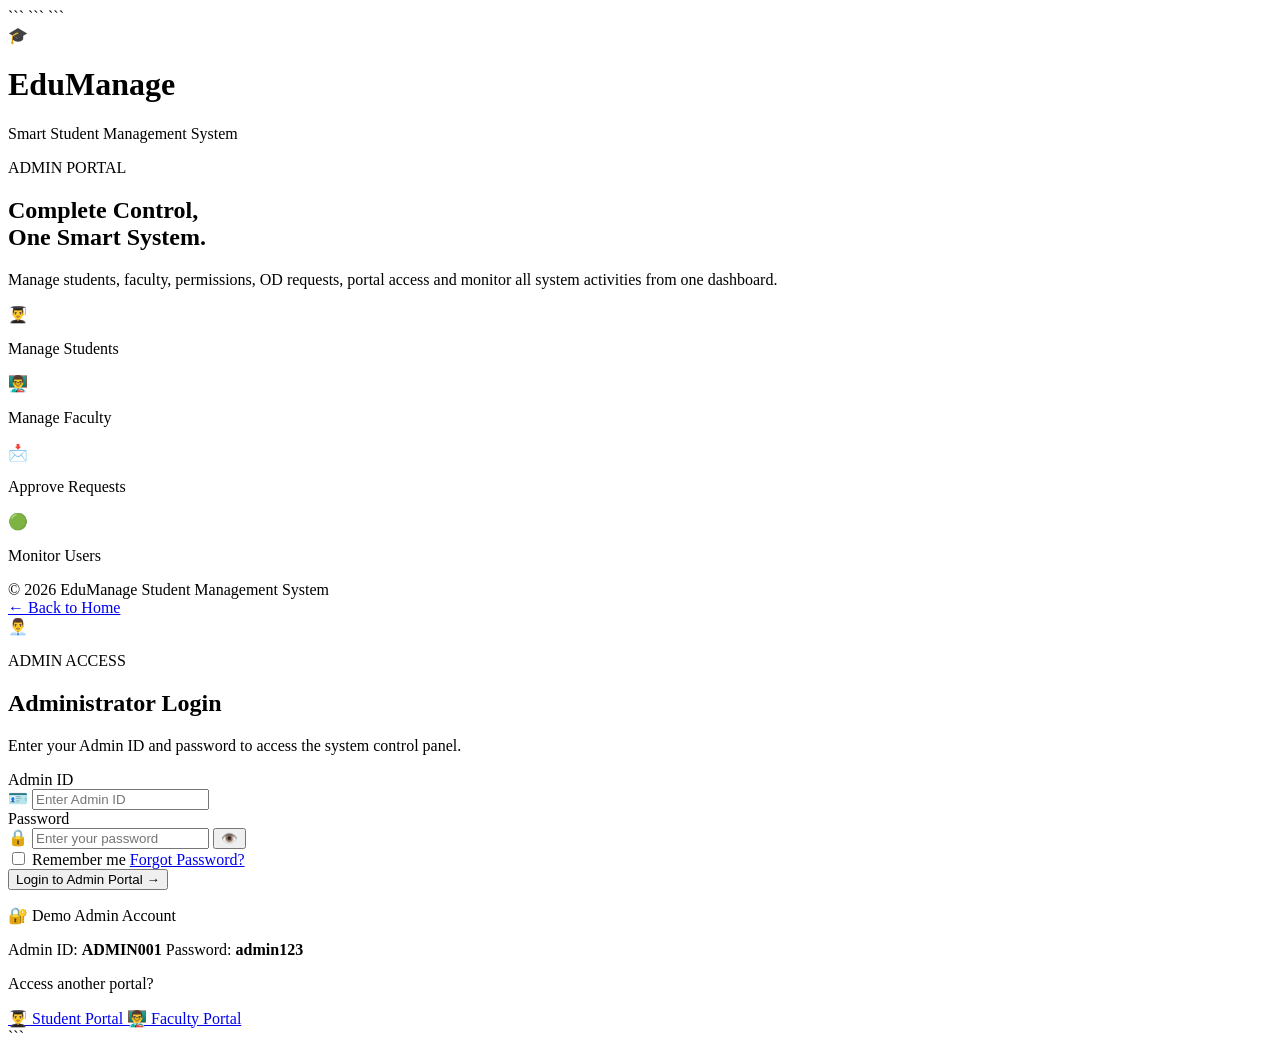
==== admin-dashboard.html @ 98a9db1b "Add files via upload" ====
<!DOCTYPE html>

<html lang="en">

<head>

```
<meta charset="UTF-8">

<meta
    name="viewport"
    content="width=device-width, initial-scale=1.0"
>

<title>Admin Dashboard | EduManage</title>

<link
    rel="stylesheet"
    href="style.css"
>

<link
    rel="preconnect"
    href="https://fonts.googleapis.com"
>

<link
    rel="preconnect"
    href="https://fonts.gstatic.com"
    crossorigin
>

<link
    href="https://fonts.googleapis.com/css2?family=Poppins:wght@300;400;500;600;700;800&display=swap"
    rel="stylesheet"
>
```

</head>

<body class="dashboard-page">

<div class="dashboard-layout">

```
<!-- ================= SIDEBAR ================= -->

<aside class="sidebar">


    <div class="sidebar-logo">

        🎓 EduManage

    </div>


    <div class="sidebar-profile">

        <h3>
            Administrator
        </h3>

        <p>
            System Control Panel
        </p>

    </div>


    <div class="admin-menu">


        <button
            class="admin-active"
            onclick="showAdminSection('admin-home', this)"
        >
            🏠 Dashboard
        </button>


        <button
            onclick="showAdminSection('admin-students', this)"
        >
            👨‍🎓 Manage Students
        </button>


        <button
            onclick="showAdminSection('admin-faculty', this)"
        >
            👨‍🏫 Manage Faculty
        </button>


        <button
            onclick="showAdminSection('admin-od', this)"
        >
            📩 OD Requests
        </button>


        <button
            onclick="showAdminSection('admin-permission', this)"
        >
            🎫 Permission Requests
        </button>


        <button
            onclick="showAdminSection('admin-events', this)"
        >
            🎉 Event Requests
        </button>


        <button
            onclick="showAdminSection('admin-discipline', this)"
        >
            ⚠️ Discipline Issues
        </button>


        <button
            onclick="showAdminSection('admin-users', this)"
        >
            🟢 Active Users
        </button>


        <button
            class="logout-btn"
            onclick="logoutUser()"
        >
            🚪 Logout
        </button>


    </div>


</aside>



<!-- ================= MAIN CONTENT ================= -->

<main class="dashboard-main">


    <!-- ================= HEADER ================= -->

    <div class="dashboard-header">


        <div>

            <h1>
                Admin Dashboard
            </h1>

            <p>
                Complete control over the EduManage system.
            </p>

        </div>


        <div class="dashboard-user">

            👨‍💼 Administrator

        </div>


    </div>



    <!-- ================= DASHBOARD HOME ================= -->

    <section
        id="admin-home"
        class="admin-section"
        style="display: block;"
    >


        <div class="section-heading">

            <p>
                SYSTEM OVERVIEW
            </p>

            <h2>
                Welcome, Administrator
            </h2>

        </div>


        <div class="dashboard-grid">


            <div class="stat-card">

                <p>
                    👨‍🎓 Total Students
                </p>

                <h2 id="adminStudentCount">
                    1
                </h2>

            </div>


            <div class="stat-card">

                <p>
                    👨‍🏫 Total Faculty
                </p>

                <h2>
                    1
                </h2>

            </div>


            <div class="stat-card">

                <p>
                    📩 Pending OD Requests
                </p>

                <h2 id="adminPendingOD">
                    0
                </h2>

            </div>


            <div class="stat-card">

                <p>
                    🟢 Active Users
                </p>

                <h2 id="activeUserCount">
                    0
                </h2>

            </div>


        </div>


        <br>


        <div class="content-card">


            <div class="section-heading">

                <p>
                    ADMINISTRATION
                </p>

                <h2>
                    System Control
                </h2>

            </div>


            <p>
                Use this administration portal to manage students,
                faculty, requests, permissions, events, disciplinary
                issues and user access.
            </p>


            <br>


            <p>
                You can also block a student account. A blocked student
                will not be able to log in to the Student Portal.
            </p>


        </div>


    </section>



    <!-- ================= MANAGE STUDENTS ================= -->

    <section
        id="admin-students"
        class="admin-section"
    >


        <div class="section-heading">

            <p>
                STUDENT MANAGEMENT
            </p>

            <h2>
                Manage Students
            </h2>

        </div>


        <div class="content-card">


            <div class="table-container">


                <table>


                    <thead>

                        <tr>

                            <th>Student ID</th>
                            <th>Name</th>
                            <th>Department</th>
                            <th>Year</th>
                            <th>Portal Status</th>
                            <th>Action</th>

                        </tr>

                    </thead>


                    <tbody id="adminStudentsTable">

                        <!-- Students load here -->

                    </tbody>


                </table>


            </div>


        </div>


    </section>



    <!-- ================= MANAGE FACULTY ================= -->

    <section
        id="admin-faculty"
        class="admin-section"
    >


        <div class="section-heading">

            <p>
                FACULTY MANAGEMENT
            </p>

            <h2>
                Manage Faculty
            </h2>

        </div>


        <div class="content-card">


            <div class="table-container">


                <table>


                    <thead>

                        <tr>

                            <th>Faculty ID</th>
                            <th>Name</th>
                            <th>Department</th>
                            <th>Portal Status</th>

                        </tr>

                    </thead>


                    <tbody>

                        <tr>

                            <td>FAC001</td>
                            <td>Faculty Member</td>
                            <td>CSE</td>
                            <td>
                                <span class="status-approved">
                                    Active
                                </span>
                            </td>

                        </tr>


                    </tbody>


                </table>


            </div>


        </div>


    </section>



    <!-- ================= OD REQUESTS ================= -->

    <section
        id="admin-od"
        class="admin-section"
    >


        <div class="section-heading">

            <p>
                ON DUTY MANAGEMENT
            </p>

            <h2>
                OD Requests
            </h2>

        </div>


        <div id="adminODRequests">

            <!-- OD requests load here -->

        </div>


    </section>



    <!-- ================= PERMISSION REQUESTS ================= -->

    <section
        id="admin-permission"
        class="admin-section"
    >


        <div class="section-heading">

            <p>
                STUDENT REQUESTS
            </p>

            <h2>
                Permission Requests
            </h2>

        </div>


        <div id="adminPermissionRequests">

            <!-- Permission requests load here -->

        </div>


    </section>



    <!-- ================= EVENT REQUESTS ================= -->

    <section
        id="admin-events"
        class="admin-section"
    >


        <div class="section-heading">

            <p>
                EVENT MANAGEMENT
            </p>

            <h2>
                Faculty Event Requests
            </h2>

        </div>


        <div id="adminEventRequests">

            <!-- Event requests load here -->

        </div>


    </section>



    <!-- ================= DISCIPLINE ISSUES ================= -->

    <section
        id="admin-discipline"
        class="admin-section"
    >


        <div class="section-heading">

            <p>
                STUDENT DISCIPLINE
            </p>

            <h2>
                Discipline Reports
            </h2>

        </div>


        <div id="adminDisciplineReports">

            <!-- Discipline reports load here -->

        </div>


    </section>



    <!-- ================= ACTIVE USERS ================= -->

    <section
        id="admin-users"
        class="admin-section"
    >


        <div class="section-heading">

            <p>
                USER ACTIVITY
            </p>

            <h2>
                Active / Inactive Users
            </h2>

        </div>


        <div class="content-card">


            <div class="table-container">


                <table>


                    <thead>

                        <tr>

                            <th>User</th>
                            <th>User ID</th>
                            <th>Role</th>
                            <th>Status</th>

                        </tr>

                    </thead>


                    <tbody id="userStatusTable">

                        <!-- User activity loads here -->

                    </tbody>


                </table>


            </div>


        </div>


    </section>


</main>
```

</div>

<script src="script.js"></script>

</body>

</html>
---- style.css ----
/* =========================================================
   FIXED ADVANCED DASHBOARD ALIGNMENT
========================================================= */

.dashboard-page {
    margin: 0;
    background: #f3f6fb;
    min-height: 100vh;
}


/* MAIN DASHBOARD WRAPPER */

.dashboard-container {
    display: flex;
    min-height: 100vh;
    width: 100%;
}


/* ================= SIDEBAR ================= */

.dashboard-sidebar,
.student-sidebar,
.faculty-sidebar,
.admin-sidebar {
    position: fixed;
    top: 0;
    left: 0;

    width: 260px;
    height: 100vh;

    padding: 25px 15px;

    background: linear-gradient(
        180deg,
        #0f172a,
        #172554
    );

    color: white;

    overflow-y: auto;
    z-index: 1000;
}


.dashboard-sidebar h2,
.student-sidebar h2,
.faculty-sidebar h2,
.admin-sidebar h2 {
    color: white;

    text-align: center;

    padding-bottom: 25px;
    margin-bottom: 20px;

    border-bottom: 1px solid rgba(255,255,255,0.15);
}


.dashboard-sidebar button,
.student-sidebar button,
.faculty-sidebar button,
.admin-sidebar button {
    display: block;

    width: 100%;

    padding: 13px 16px;
    margin-bottom: 8px;

    border: none;
    border-radius: 10px;

    background: transparent;

    color: #cbd5e1;

    text-align: left;

    font-size: 14px;
    font-weight: 500;

    transition: 0.3s;
}


.dashboard-sidebar button:hover,
.student-sidebar button:hover,
.faculty-sidebar button:hover,
.admin-sidebar button:hover,
.dashboard-sidebar button.active,
.student-sidebar button.active,
.faculty-sidebar button.active,
.admin-sidebar button.active {
    background: #2563eb;
    color: white;
}


/* LOGOUT */

.logout-btn {
    width: 100% !important;

    margin-top: 20px !important;

    padding: 13px 16px !important;

    background: #dc2626 !important;

    color: white !important;

    text-align: center !important;

    border-radius: 10px !important;
}


/* ================= MAIN CONTENT ================= */

.dashboard-main,
.student-main,
.faculty-main,
.admin-main {
    width: calc(100% - 260px);

    min-height: 100vh;

    margin-left: 260px;

    padding: 35px;

    overflow-x: hidden;
}


/* ================= HEADER ================= */

.dashboard-header {
    width: 100%;

    display: flex;

    justify-content: space-between;
    align-items: center;

    padding: 25px 30px;

    margin-bottom: 35px;

    background: white;

    border-radius: 20px;

    box-shadow: 0 10px 30px rgba(0,0,0,0.06);
}


.dashboard-header h1 {
    margin: 0;

    font-size: 30px;

    color: #1e293b;
}


.dashboard-header p {
    margin-top: 6px;

    color: #64748b;
}


/* ================= SECTIONS ================= */

.student-section,
.faculty-section,
.admin-section {
    display: none;
}


.student-section.active,
.faculty-section.active,
.admin-section.active {
    display: block;
}


/* ================= STAT CARDS ================= */

.stats-grid,
.dashboard-stats {
    display: grid !important;

    grid-template-columns:
        repeat(auto-fit, minmax(220px, 1fr)) !important;

    gap: 22px;

    width: 100%;

    margin-top: 25px;
    margin-bottom: 30px;
}


.stat-card {
    width: 100%;

    min-height: 160px;

    padding: 25px;

    background: white;

    border-radius: 18px;

    border: 1px solid #e5e7eb;

    box-shadow: 0 8px 25px rgba(0,0,0,0.06);

    transition: 0.3s;
}


.stat-card:hover {
    transform: translateY(-5px);

    box-shadow: 0 15px 35px rgba(0,0,0,0.10);
}


.stat-card h3 {
    font-size: 15px;

    color: #64748b;

    margin-bottom: 15px;
}


.stat-card .number,
.stat-card h2 {
    font-size: 32px;

    font-weight: 700;

    color: #1e3a8a;
}


/* ================= SECTION HEADING ================= */

.section-heading {
    margin-bottom: 25px;
}


.section-heading p {
    color: #2563eb;

    font-size: 12px;

    font-weight: 700;

    letter-spacing: 2px;
}


.section-heading h2 {
    margin-top: 7px;

    font-size: 30px;

    color: #1e293b;
}


/* ================= CONTENT CARD ================= */

.content-card,
.form-card,
.request-card,
.attendance-summary,
.table-container {
    width: 100%;

    background: white;

    border-radius: 18px;

    box-shadow: 0 8px 25px rgba(0,0,0,0.05);
}


/* ================= RESPONSIVE ================= */

@media screen and (max-width: 900px) {

    .dashboard-sidebar,
    .student-sidebar,
    .faculty-sidebar,
    .admin-sidebar {
        position: relative;

        width: 100%;
        height: auto;

        min-height: auto;
    }


    .dashboard-main,
    .student-main,
    .faculty-main,
    .admin-main {
        width: 100%;

        margin-left: 0;

        padding: 20px;
    }


    .stats-grid,
    .dashboard-stats {
        grid-template-columns:
            repeat(2, 1fr) !important;
    }
}


@media screen and (max-width: 600px) {

    .stats-grid,
    .dashboard-stats {
        grid-template-columns: 1fr !important;
    }


    .dashboard-header {
        flex-direction: column;

        align-items: flex-start;
    }
}
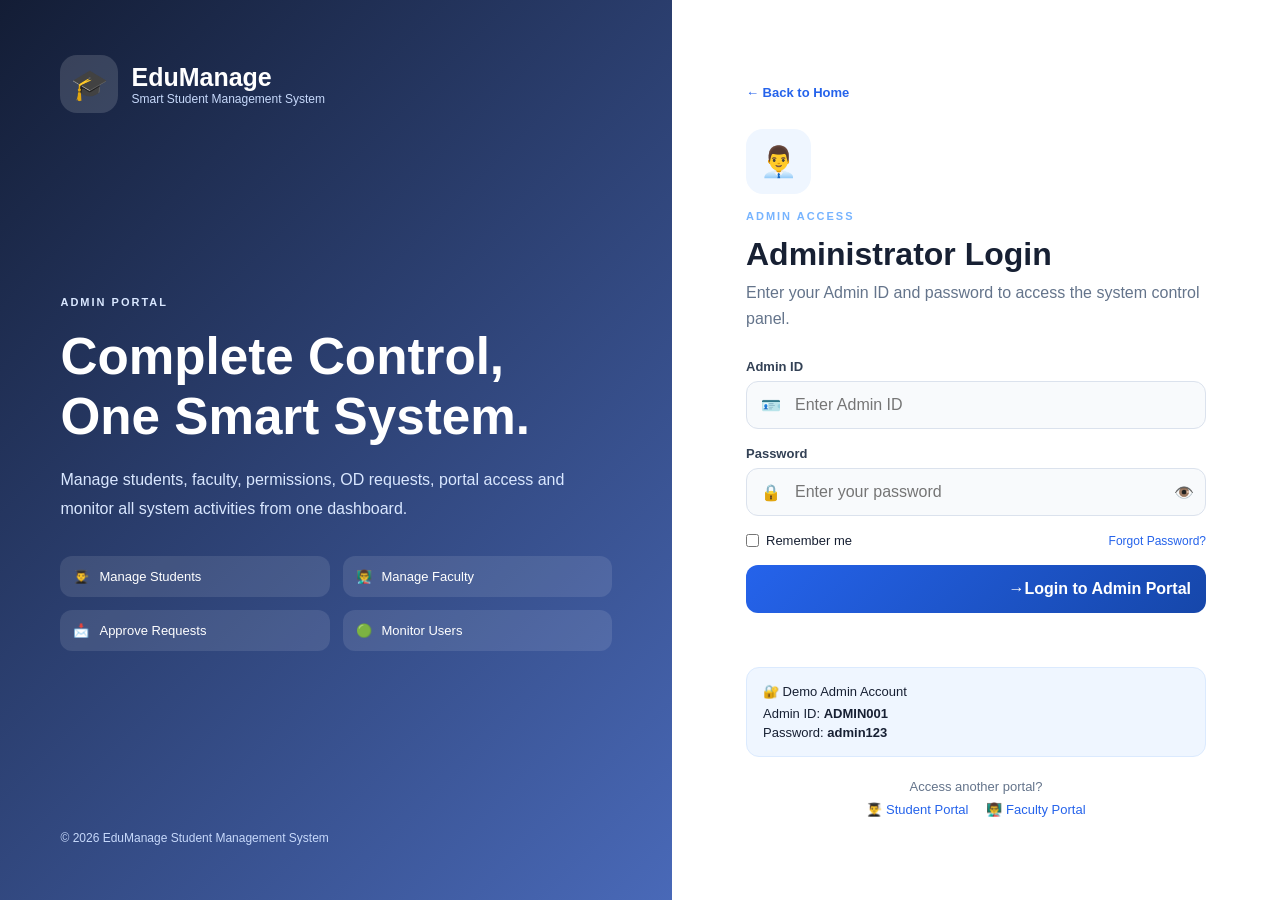
==== commit c0d5a6f5: "Add files via upload" ====
--- a/admin-dashboard.html
+++ b/admin-dashboard.html
@@ -4,7 +4,7 @@
 
 <head>
 
-```
+
 <meta charset="UTF-8">
 
 <meta
@@ -34,7 +34,7 @@
     href="https://fonts.googleapis.com/css2?family=Poppins:wght@300;400;500;600;700;800&display=swap"
     rel="stylesheet"
 >
-```
+
 
 </head>
 
@@ -42,7 +42,7 @@
 
 <div class="dashboard-layout">
 
-```
+
 <!-- ================= SIDEBAR ================= -->
 
 <aside class="sidebar">
@@ -633,7 +633,7 @@
 
 
 </main>
-```
+
 
 </div>
 
--- a/style.css
+++ b/style.css
@@ -1,352 +1,22 @@
-/* =========================================================
-   FIXED ADVANCED DASHBOARD ALIGNMENT
-========================================================= */
+/* ADVANCED EDUMANAGE UI — compatible with existing HTML */
+*{box-sizing:border-box;margin:0;padding:0}
+html{scroll-behavior:smooth}
+body{font-family:"Poppins",Arial,sans-serif;background:#f4f7fb;color:#172033}
+a{text-decoration:none;color:inherit} button,input,textarea,select{font:inherit} button{cursor:pointer}
 
-.dashboard-page {
-    margin: 0;
-    background: #f3f6fb;
-    min-height: 100vh;
-}
+/* HOME */
+.home-page{background:#f6f8fc}
+.navbar{height:76px;width:100%;padding:0 8%;position:fixed;top:0;z-index:1000;display:flex;align-items:center;justify-content:space-between;background:rgba(255,255,255,.94);backdrop-filter:blur(16px);box-shadow:0 2px 20px rgba(15,23,42,.07)}
+.logo{display:flex;align-items:center;gap:9px;font-size:24px;font-weight:800;color:#163b86}.logo-icon{font-size:28px}
+.nav-links{display:flex;gap:30px}.nav-links a{font-size:14px;font-weight:600;color:#526078}.nav-links a:hover{color:#2563eb}
+.hero{min-height:100vh;padding:120px 8% 70px;display:flex;align-items:center;position:relative;background:linear-gradient(115deg,rgba(9,19,45,.94),rgba(30,64,175,.72)),url("https://images.unsplash.com/photo-1523050854058-8df90110c9f1?auto=format&fit=crop&w=1800&q=80") center/cover}.hero-overlay{position:absolute;inset:0;background:radial-gradient(circle at 85% 25%,rgba(96,165,250,.22),transparent 28%)}.hero-content{position:relative;z-index:1;max-width:780px;color:#fff}.hero-badge{display:inline-flex;padding:8px 14px;border:1px solid rgba(191,219,254,.35);border-radius:999px;background:rgba(255,255,255,.1);font-size:12px;font-weight:700;letter-spacing:1px;color:#dbeafe;margin-bottom:22px}.hero h1{font-size:clamp(46px,6vw,78px);line-height:1.08;letter-spacing:-2px;margin-bottom:22px}.hero h1 span{display:block;color:#75b5ff}.hero-content>p{max-width:650px;color:#dce8ff;font-size:18px;line-height:1.8}.hero-buttons{display:flex;gap:14px;margin:34px 0}.primary-btn,.secondary-btn{display:inline-flex;align-items:center;justify-content:center;gap:10px;padding:14px 24px;border-radius:12px;font-weight:700;transition:.25s}.primary-btn{border:0;background:#fff;color:#17449b}.secondary-btn{border:1px solid rgba(255,255,255,.35);color:#fff;background:rgba(255,255,255,.08)}.primary-btn:hover,.secondary-btn:hover{transform:translateY(-3px)}.hero-stats{display:flex;gap:36px}.hero-stats div{display:flex;flex-direction:column}.hero-stats strong{font-size:25px}.hero-stats span{font-size:12px;color:#cbdaf6}
+.portal-section,.features-section{padding:100px 8%}.section-title{text-align:center;max-width:720px;margin:0 auto 50px}.section-title p,.portal-tag{font-size:12px;font-weight:800;letter-spacing:2px;color:#2563eb}.section-title h2{font-size:clamp(32px,4vw,48px);margin:10px 0;color:#12224a}.section-title span{color:#64748b}.portal-container{max-width:1300px;margin:auto;display:grid;grid-template-columns:repeat(3,1fr);gap:25px}.portal-card{min-height:500px;display:flex;flex-direction:column;padding:30px;border:1px solid #e7ecf4;border-radius:24px;background:#fff;box-shadow:0 14px 40px rgba(15,23,42,.06);transition:.3s}.portal-card:hover{transform:translateY(-8px);box-shadow:0 25px 55px rgba(15,23,42,.13)}.portal-card-top{display:flex;align-items:center;gap:15px;margin-bottom:22px}.portal-icon{width:62px;height:62px;display:grid;place-items:center;border-radius:18px;background:#eff6ff;font-size:30px}.faculty-card .portal-icon{background:#ecfdf5}.admin-card .portal-icon{background:#fff7ed}.portal-card h2{font-size:23px;color:#152451}.portal-card>p{color:#64748b;line-height:1.75}.portal-features{list-style:none;margin:24px 0;flex:1}.portal-features li{padding:9px 0;color:#475569;font-size:14px}.portal-btn,.primary-action-btn{width:100%;border:0;border-radius:12px;padding:14px;background:linear-gradient(135deg,#2563eb,#1746a2);color:#fff;font-weight:700}.features-grid{max-width:1200px;margin:auto;display:grid;grid-template-columns:repeat(3,1fr);gap:22px}.feature-box{padding:30px;border-radius:20px;background:#fff;box-shadow:0 10px 30px rgba(15,23,42,.06);text-align:center}.feature-icon{font-size:34px;margin-bottom:14px}.feature-box h3{color:#172554;margin-bottom:9px}.feature-box p{color:#64748b;font-size:14px;line-height:1.7}.main-footer{background:#0f172a;color:#cbd5e1;padding:45px 8% 20px}.footer-content{display:flex;justify-content:space-between;gap:30px}.footer-links{display:flex;gap:20px}.footer-bottom{text-align:center;margin-top:28px;padding-top:18px;border-top:1px solid rgba(255,255,255,.1);font-size:12px}
 
+/* LOGIN */
+.login-page{min-height:100vh}.modern-login-container{min-height:100vh;display:grid;grid-template-columns:1.05fr .95fr}.login-info-panel{padding:55px 9%;display:flex;flex-direction:column;justify-content:space-between;color:#fff;background:linear-gradient(135deg,rgba(10,20,45,.96),rgba(25,65,165,.78)),url("https://images.unsplash.com/photo-1523240795612-9a054b0db644?auto=format&fit=crop&w=1600&q=80") center/cover}.login-brand{display:flex;align-items:center;gap:13px}.brand-icon,.login-avatar{display:grid;place-items:center;border-radius:17px;font-size:30px}.brand-icon{width:58px;height:58px;background:rgba(255,255,255,.14)}.login-brand h1{font-size:25px}.login-brand p,.login-footer-text{font-size:12px;color:#c7d9fb}.portal-label{font-size:11px;font-weight:800;letter-spacing:2px;color:#77b4ff;margin-bottom:14px}.login-info-content h2{font-size:clamp(36px,4vw,54px);line-height:1.16;margin-bottom:20px}.login-info-content>p{color:#d9e7ff;line-height:1.8}.login-features{display:grid;grid-template-columns:repeat(2,1fr);gap:13px;margin-top:32px}.login-features div{display:flex;align-items:center;gap:10px;padding:13px;border-radius:12px;background:rgba(255,255,255,.1);font-size:13px}.login-form-panel{display:flex;align-items:center;justify-content:center;padding:50px;background:#fff}.login-form-container{width:100%;max-width:460px}.back-home{font-size:13px;font-weight:700;color:#2563eb}.login-heading{margin:28px 0}.login-avatar{width:65px;height:65px;background:#eff6ff;margin-bottom:16px}.login-heading h2{font-size:32px;margin:7px 0}.login-heading>p:last-child{color:#64748b;line-height:1.6}.modern-login-form>label{display:block;font-size:13px;font-weight:700;color:#334155;margin:17px 0 7px}.input-wrapper{position:relative;display:flex;align-items:center}.input-wrapper>span{position:absolute;left:15px}.input-wrapper input{width:100%;padding:14px 48px;border:1px solid #dbe2ed;border-radius:12px;background:#f8fafc;outline:none}.input-wrapper input:focus{border-color:#2563eb;background:#fff;box-shadow:0 0 0 4px rgba(37,99,235,.09)}.show-password{position:absolute;right:12px;border:0;background:transparent}.login-options{display:flex;align-items:center;justify-content:space-between;margin:17px 0}.remember-me{display:flex!important;align-items:center;gap:7px!important;margin:0!important;font-size:13px!important}.login-options a{font-size:12px;color:#2563eb}.modern-login-btn{width:100%;padding:15px;border:0;border-radius:12px;background:linear-gradient(135deg,#2563eb,#1647aa);color:#fff;font-weight:700}.modern-login-btn span{float:right}.login-message{text-align:center;min-height:20px;margin-top:12px;font-size:13px}.demo-login{margin-top:22px;padding:16px;border:1px solid #dbeafe;background:#eff6ff;border-radius:13px;font-size:13px}.demo-login div{display:flex;flex-direction:column;gap:4px;margin-top:7px}.other-portals{text-align:center;margin-top:22px;font-size:13px;color:#64748b}.other-portals div{display:flex;justify-content:center;gap:18px;margin-top:8px}.other-portals a{color:#2563eb}
 
-/* MAIN DASHBOARD WRAPPER */
+/* DASHBOARD */
+.dashboard-layout{min-height:100vh}.sidebar{position:fixed;left:0;top:0;width:265px;height:100vh;padding:22px 13px;background:linear-gradient(180deg,#0f172a,#172554);color:#fff;overflow-y:auto;z-index:20}.sidebar-logo{font-size:22px;font-weight:800;padding:10px 12px 24px;border-bottom:1px solid rgba(255,255,255,.12)}.sidebar-profile{padding:22px 12px 15px}.sidebar-profile h3{font-size:15px}.sidebar-profile p{font-size:12px;color:#a9b8d4;margin-top:4px}.student-menu button,.faculty-menu button,.admin-menu button{width:100%;display:block;text-align:left;border:0;background:transparent;color:#cbd5e1;padding:12px 14px;border-radius:10px;margin:3px 0;font-size:13px;transition:.2s}.student-menu button:hover,.faculty-menu button:hover,.admin-menu button:hover,.student-active,.faculty-active,.admin-active{background:rgba(59,130,246,.24)!important;color:#fff!important}.logout-btn{margin-top:20px!important;background:rgba(220,38,38,.18)!important;color:#fecaca!important}.dashboard-main{margin-left:265px;min-height:100vh;padding:32px;max-width:calc(100vw - 265px)}.dashboard-header{display:flex;justify-content:space-between;align-items:center;gap:20px;padding:23px 27px;background:#fff;border-radius:18px;box-shadow:0 8px 25px rgba(15,23,42,.05);margin-bottom:30px}.dashboard-header h1{font-size:28px;color:#12224a}.dashboard-header p{font-size:13px;color:#64748b;margin-top:5px}.dashboard-user{font-size:13px;color:#475569}.student-section,.faculty-section,.admin-section{display:none}.student-section.active,.faculty-section.active,.admin-section.active{display:block}.section-heading{margin-bottom:22px}.section-heading p{font-size:11px;font-weight:800;letter-spacing:1.8px;color:#2563eb}.section-heading h2{font-size:27px;color:#172554;margin-top:5px}.dashboard-grid{display:grid;grid-template-columns:repeat(auto-fit,minmax(210px,1fr));gap:18px;margin-bottom:26px}.stat-card{padding:23px;background:#fff;border:1px solid #e9eef5;border-radius:17px;box-shadow:0 8px 25px rgba(15,23,42,.045)}.stat-card h3{font-size:13px;color:#64748b;margin-bottom:8px}.stat-card h2,.stat-card .number{font-size:29px;color:#173f91}.content-card,.form-card{background:#fff;border:1px solid #e9eef5;border-radius:17px;box-shadow:0 8px 25px rgba(15,23,42,.045);padding:25px}.form-card{max-width:800px}.form-card label{display:block;font-size:13px;font-weight:700;margin:16px 0 7px}.form-card input,.form-card textarea,.form-card select{width:100%;padding:12px;border:1px solid #dbe2ed;border-radius:10px;background:#f8fafc;outline:none}.primary-action-btn{width:auto;margin-top:18px}.table-container{width:100%;overflow-x:auto;background:#fff;border-radius:17px;box-shadow:0 8px 25px rgba(15,23,42,.045)}table{width:100%;border-collapse:collapse;min-width:650px}th{background:#172554;color:#fff;text-align:left;padding:15px;font-size:12px}td{padding:15px;border-bottom:1px solid #edf1f6;font-size:13px;color:#475569}.status-approved{display:inline-block;padding:5px 9px;border-radius:999px;background:#dcfce7;color:#15803d;font-size:11px;font-weight:700}
 
-.dashboard-container {
-    display: flex;
-    min-height: 100vh;
-    width: 100%;
-}
-
-
-/* ================= SIDEBAR ================= */
-
-.dashboard-sidebar,
-.student-sidebar,
-.faculty-sidebar,
-.admin-sidebar {
-    position: fixed;
-    top: 0;
-    left: 0;
-
-    width: 260px;
-    height: 100vh;
-
-    padding: 25px 15px;
-
-    background: linear-gradient(
-        180deg,
-        #0f172a,
-        #172554
-    );
-
-    color: white;
-
-    overflow-y: auto;
-    z-index: 1000;
-}
-
-
-.dashboard-sidebar h2,
-.student-sidebar h2,
-.faculty-sidebar h2,
-.admin-sidebar h2 {
-    color: white;
-
-    text-align: center;
-
-    padding-bottom: 25px;
-    margin-bottom: 20px;
-
-    border-bottom: 1px solid rgba(255,255,255,0.15);
-}
-
-
-.dashboard-sidebar button,
-.student-sidebar button,
-.faculty-sidebar button,
-.admin-sidebar button {
-    display: block;
-
-    width: 100%;
-
-    padding: 13px 16px;
-    margin-bottom: 8px;
-
-    border: none;
-    border-radius: 10px;
-
-    background: transparent;
-
-    color: #cbd5e1;
-
-    text-align: left;
-
-    font-size: 14px;
-    font-weight: 500;
-
-    transition: 0.3s;
-}
-
-
-.dashboard-sidebar button:hover,
-.student-sidebar button:hover,
-.faculty-sidebar button:hover,
-.admin-sidebar button:hover,
-.dashboard-sidebar button.active,
-.student-sidebar button.active,
-.faculty-sidebar button.active,
-.admin-sidebar button.active {
-    background: #2563eb;
-    color: white;
-}
-
-
-/* LOGOUT */
-
-.logout-btn {
-    width: 100% !important;
-
-    margin-top: 20px !important;
-
-    padding: 13px 16px !important;
-
-    background: #dc2626 !important;
-
-    color: white !important;
-
-    text-align: center !important;
-
-    border-radius: 10px !important;
-}
-
-
-/* ================= MAIN CONTENT ================= */
-
-.dashboard-main,
-.student-main,
-.faculty-main,
-.admin-main {
-    width: calc(100% - 260px);
-
-    min-height: 100vh;
-
-    margin-left: 260px;
-
-    padding: 35px;
-
-    overflow-x: hidden;
-}
-
-
-/* ================= HEADER ================= */
-
-.dashboard-header {
-    width: 100%;
-
-    display: flex;
-
-    justify-content: space-between;
-    align-items: center;
-
-    padding: 25px 30px;
-
-    margin-bottom: 35px;
-
-    background: white;
-
-    border-radius: 20px;
-
-    box-shadow: 0 10px 30px rgba(0,0,0,0.06);
-}
-
-
-.dashboard-header h1 {
-    margin: 0;
-
-    font-size: 30px;
-
-    color: #1e293b;
-}
-
-
-.dashboard-header p {
-    margin-top: 6px;
-
-    color: #64748b;
-}
-
-
-/* ================= SECTIONS ================= */
-
-.student-section,
-.faculty-section,
-.admin-section {
-    display: none;
-}
-
-
-.student-section.active,
-.faculty-section.active,
-.admin-section.active {
-    display: block;
-}
-
-
-/* ================= STAT CARDS ================= */
-
-.stats-grid,
-.dashboard-stats {
-    display: grid !important;
-
-    grid-template-columns:
-        repeat(auto-fit, minmax(220px, 1fr)) !important;
-
-    gap: 22px;
-
-    width: 100%;
-
-    margin-top: 25px;
-    margin-bottom: 30px;
-}
-
-
-.stat-card {
-    width: 100%;
-
-    min-height: 160px;
-
-    padding: 25px;
-
-    background: white;
-
-    border-radius: 18px;
-
-    border: 1px solid #e5e7eb;
-
-    box-shadow: 0 8px 25px rgba(0,0,0,0.06);
-
-    transition: 0.3s;
-}
-
-
-.stat-card:hover {
-    transform: translateY(-5px);
-
-    box-shadow: 0 15px 35px rgba(0,0,0,0.10);
-}
-
-
-.stat-card h3 {
-    font-size: 15px;
-
-    color: #64748b;
-
-    margin-bottom: 15px;
-}
-
-
-.stat-card .number,
-.stat-card h2 {
-    font-size: 32px;
-
-    font-weight: 700;
-
-    color: #1e3a8a;
-}
-
-
-/* ================= SECTION HEADING ================= */
-
-.section-heading {
-    margin-bottom: 25px;
-}
-
-
-.section-heading p {
-    color: #2563eb;
-
-    font-size: 12px;
-
-    font-weight: 700;
-
-    letter-spacing: 2px;
-}
-
-
-.section-heading h2 {
-    margin-top: 7px;
-
-    font-size: 30px;
-
-    color: #1e293b;
-}
-
-
-/* ================= CONTENT CARD ================= */
-
-.content-card,
-.form-card,
-.request-card,
-.attendance-summary,
-.table-container {
-    width: 100%;
-
-    background: white;
-
-    border-radius: 18px;
-
-    box-shadow: 0 8px 25px rgba(0,0,0,0.05);
-}
-
-
-/* ================= RESPONSIVE ================= */
-
-@media screen and (max-width: 900px) {
-
-    .dashboard-sidebar,
-    .student-sidebar,
-    .faculty-sidebar,
-    .admin-sidebar {
-        position: relative;
-
-        width: 100%;
-        height: auto;
-
-        min-height: auto;
-    }
-
-
-    .dashboard-main,
-    .student-main,
-    .faculty-main,
-    .admin-main {
-        width: 100%;
-
-        margin-left: 0;
-
-        padding: 20px;
-    }
-
-
-    .stats-grid,
-    .dashboard-stats {
-        grid-template-columns:
-            repeat(2, 1fr) !important;
-    }
-}
-
-
-@media screen and (max-width: 600px) {
-
-    .stats-grid,
-    .dashboard-stats {
-        grid-template-columns: 1fr !important;
-    }
-
-
-    .dashboard-header {
-        flex-direction: column;
-
-        align-items: flex-start;
-    }
-}+@media(max-width:1000px){.portal-container,.features-grid{grid-template-columns:1fr 1fr}.modern-login-container{grid-template-columns:1fr}.login-info-panel{display:none}}
+@media(max-width:760px){.navbar{padding:0 5%}.nav-links{display:none}.hero,.portal-section,.features-section{padding-left:5%;padding-right:5%}.portal-container,.features-grid{grid-template-columns:1fr}.hero-stats{gap:18px}.sidebar{position:relative;width:100%;height:auto}.dashboard-main{margin-left:0;max-width:100%;padding:18px}.dashboard-header{align-items:flex-start;flex-direction:column}.footer-content{flex-direction:column}.login-form-panel{padding:30px 20px}.login-features{grid-template-columns:1fr}.hero-buttons,.other-portals div{flex-direction:column;align-items:stretch}.dashboard-grid{grid-template-columns:1fr}}
